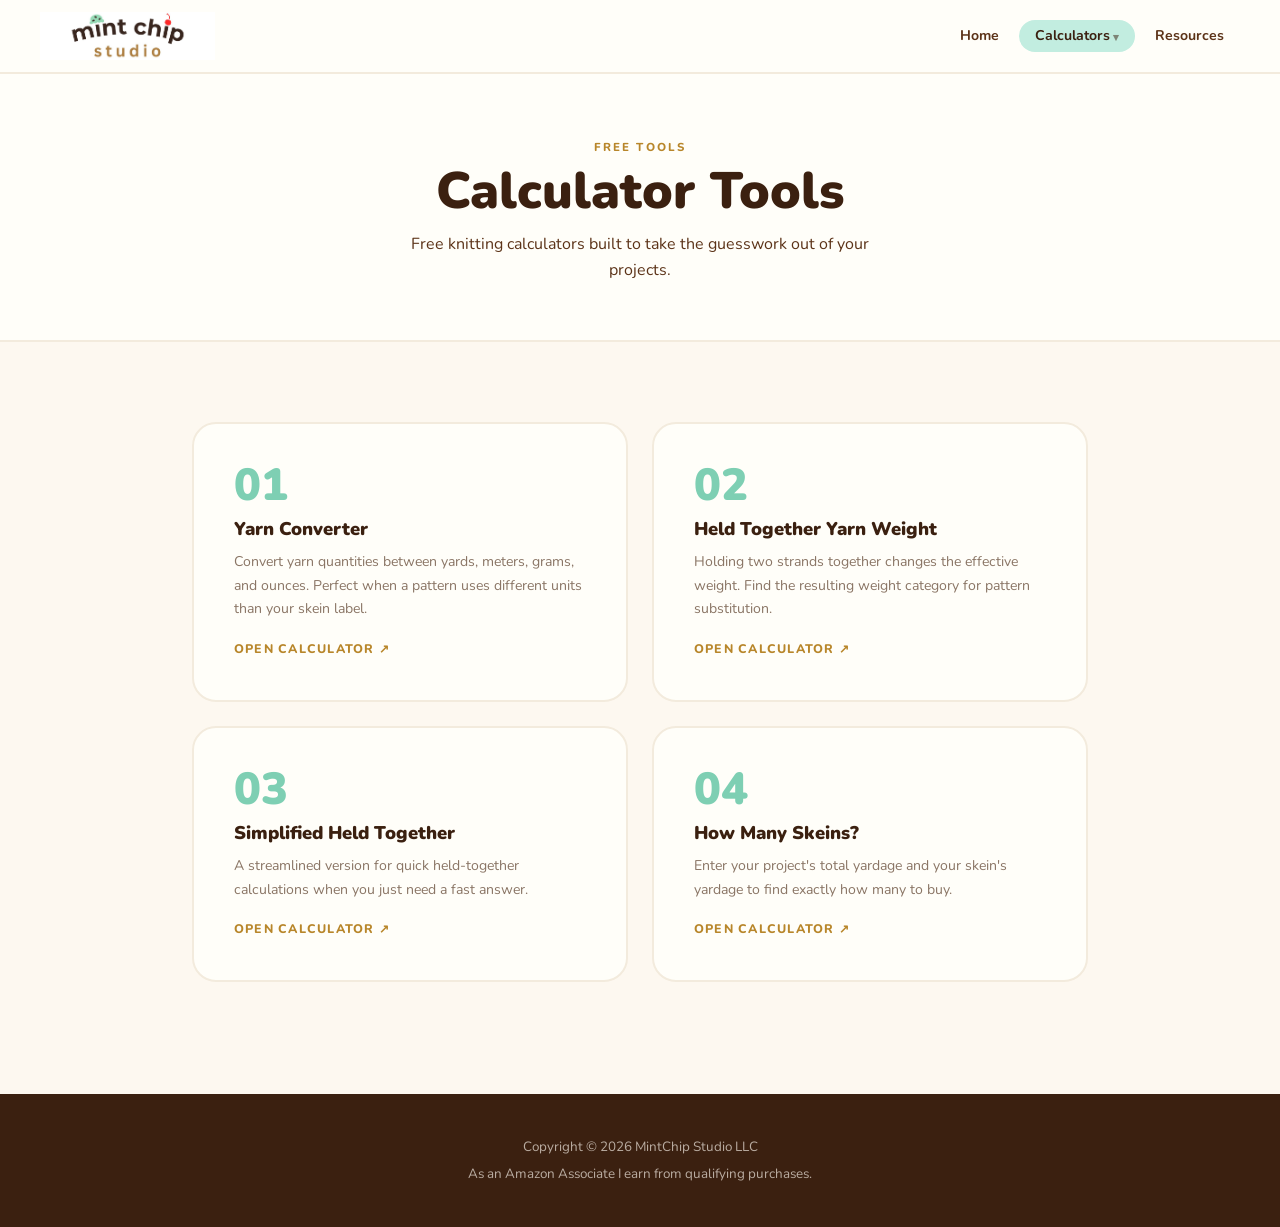
==== calculators/index.html @ a39a089c "Flatten site to repo root; add README, .gitignore, _headers for Cloudflare Pages" ====
<!DOCTYPE html>
<html lang="en">
<head>
  <meta charset="UTF-8" />
  <meta name="viewport" content="width=device-width, initial-scale=1.0" />
  <title>Calculators — Mint Chip Studio</title>
  <link rel="stylesheet" href="/style.css" />
  <style>
    .calcs-grid {
      max-width: 960px;
      margin: 0 auto;
      padding: 5rem 2rem 7rem;
      display: grid;
      grid-template-columns: repeat(2, 1fr);
      gap: 1.5rem;
    }
    .calc-card {
      background: var(--warm-white);
      border: 2px solid var(--cream-dark);
      border-radius: 24px;
      padding: 2.5rem;
      text-decoration: none;
      color: var(--brown);
      transition: transform 0.2s, box-shadow 0.2s, border-color 0.2s;
      display: flex;
      flex-direction: column;
      gap: 0.6rem;
      box-shadow: 4px 4px 0 transparent;
    }
    .calc-card:hover {
      transform: translate(-3px, -4px);
      border-color: var(--mint);
      box-shadow: 6px 6px 0 var(--mint-light);
    }
    .calc-num {
      font-size: 2.8rem;
      font-weight: 900;
      color: var(--mint);
      line-height: 1;
    }
    .calc-card h2 { font-size: 1.15rem; font-weight: 900; line-height: 1.2; }
    .calc-card p { font-size: 0.88rem; color: var(--gray); line-height: 1.7; flex: 1; }
    .calc-go {
      font-size: 0.78rem;
      font-weight: 800;
      letter-spacing: 0.1em;
      text-transform: uppercase;
      color: var(--gold);
      margin-top: 0.5rem;
    }
    .calc-go::after { content: ' ↗'; }
    @media (max-width: 620px) { .calcs-grid { grid-template-columns: 1fr; padding: 3rem 1.5rem 5rem; } }
  </style>
</head>
<body>

<nav>
  <div class="nav-inner">
    <a href="/" class="nav-logo"><img src="/logo-wide.png" alt="Mint Chip Studio" /></a>
    <button class="nav-toggle" aria-label="Toggle menu" onclick="document.querySelector('.nav-links').classList.toggle('open')">
      <span></span><span></span><span></span>
    </button>
    <ul class="nav-links">
      <li><a href="/">Home</a></li>
      <li class="nav-dropdown">
        <a href="/calculators/" class="active">Calculators</a>
        <ul class="dropdown-menu">
          <li><a href="/calculators/yarn-converter.html">Yarn Converter</a></li>
          <li><a href="/calculators/simplified-held-together.html">Simplified Held Together</a></li>
          <li><a href="/calculators/how-many-skeins.html">How Many Skeins Do I Need</a></li>
          <li><a href="/calculators/held-together-yarn-weight.html">Held Together Yarn Weight</a></li>
        </ul>
      </li>
      <li><a href="/resources.html">Resources</a></li>
    </ul>
  </div>
</nav>

<main>
  <div style="background:var(--warm-white);border-bottom:2px solid var(--cream-dark);padding:4rem 2rem 3.5rem;text-align:center;">
    <span class="eyebrow">Free Tools</span>
    <h1 style="font-size:clamp(2rem,5vw,3.2rem);font-weight:900;line-height:1.05;margin:0.5rem 0 0.75rem;">Calculator Tools</h1>
    <p style="color:var(--brown-mid);max-width:480px;margin:0 auto;">Free knitting calculators built to take the guesswork out of your projects.</p>
  </div>

  <div class="calcs-grid">
    <a href="/calculators/yarn-converter.html" class="calc-card">
      <div class="calc-num">01</div>
      <h2>Yarn Converter</h2>
      <p>Convert yarn quantities between yards, meters, grams, and ounces. Perfect when a pattern uses different units than your skein label.</p>
      <span class="calc-go">Open Calculator</span>
    </a>
    <a href="/calculators/held-together-yarn-weight.html" class="calc-card">
      <div class="calc-num">02</div>
      <h2>Held Together Yarn Weight</h2>
      <p>Holding two strands together changes the effective weight. Find the resulting weight category for pattern substitution.</p>
      <span class="calc-go">Open Calculator</span>
    </a>
    <a href="/calculators/simplified-held-together.html" class="calc-card">
      <div class="calc-num">03</div>
      <h2>Simplified Held Together</h2>
      <p>A streamlined version for quick held-together calculations when you just need a fast answer.</p>
      <span class="calc-go">Open Calculator</span>
    </a>
    <a href="/calculators/how-many-skeins.html" class="calc-card">
      <div class="calc-num">04</div>
      <h2>How Many Skeins?</h2>
      <p>Enter your project's total yardage and your skein's yardage to find exactly how many to buy.</p>
      <span class="calc-go">Open Calculator</span>
    </a>
  </div>
</main>

<footer>
  <p>Copyright &copy; 2026 MintChip Studio LLC</p>
  <p>As an Amazon Associate I earn from qualifying purchases.</p>
</footer>

</body>
</html>
---- style.css ----
@import url('https://fonts.googleapis.com/css2?family=Nunito:ital,wght@0,400;0,600;0,700;0,800;0,900;1,700&family=Lora:ital,wght@0,400;1,400;1,600&display=swap');

/* ── BRAND TOKENS from logo ── */
:root {
  --brown:       #3b2010;
  --brown-mid:   #5c3318;
  --gold:        #b8862a;
  --gold-light:  #e8c97a;
  --mint:        #7ecfb3;
  --mint-dark:   #4aad8e;
  --mint-light:  #c2ede0;
  --cherry:      #e03030;
  --cream:       #fdf8f0;
  --cream-dark:  #f3ebdd;
  --warm-white:  #fffef9;
  --gray:        #8a7565;
}

*, *::before, *::after { box-sizing: border-box; margin: 0; padding: 0; }
html { scroll-behavior: smooth; }

body {
  font-family: 'Nunito', sans-serif;
  background: var(--cream);
  color: var(--brown);
  line-height: 1.65;
  min-height: 100vh;
  display: flex;
  flex-direction: column;
}

/* ── NAV ── */
nav {
  background: var(--warm-white);
  border-bottom: 2px solid var(--cream-dark);
  position: sticky;
  top: 0;
  z-index: 100;
  padding: 0 2rem;
}

.nav-inner {
  max-width: 1200px;
  margin: 0 auto;
  display: flex;
  align-items: center;
  justify-content: space-between;
  height: 72px;
  gap: 2rem;
}

.nav-logo { text-decoration: none; display: flex; align-items: center; }
.nav-logo img { height: 48px; width: auto; display: block; }

.nav-links {
  display: flex;
  align-items: center;
  gap: 0.25rem;
  list-style: none;
}

.nav-links a {
  text-decoration: none;
  color: var(--brown-mid);
  font-size: 0.88rem;
  font-weight: 700;
  padding: 0.4rem 1rem;
  border-radius: 100px;
  transition: color 0.2s, background 0.2s;
}

.nav-links a:hover, .nav-links a.active {
  color: var(--brown);
  background: var(--mint-light);
}

.nav-dropdown { position: relative; }
.nav-dropdown > a::after { content: ' ▾'; font-size: 0.7rem; opacity: 0.5; }

.dropdown-menu {
  display: none;
  position: absolute;
  top: calc(100% + 8px);
  left: 0;
  background: var(--warm-white);
  border: 2px solid var(--cream-dark);
  border-radius: 14px;
  padding: 0.5rem;
  min-width: 240px;
  box-shadow: 0 8px 28px rgba(59,32,16,0.1);
  list-style: none;
}
.nav-dropdown:hover .dropdown-menu { display: block; }
.dropdown-menu a {
  display: block;
  padding: 0.5rem 0.9rem;
  font-size: 0.85rem;
  font-weight: 600;
  color: var(--brown-mid);
  text-decoration: none;
  border-radius: 8px;
  transition: background 0.15s, color 0.15s;
}
.dropdown-menu a:hover { background: var(--mint-light); color: var(--brown); }

.nav-toggle {
  display: none;
  background: none;
  border: none;
  cursor: pointer;
  flex-direction: column;
  gap: 5px;
  padding: 4px;
}
.nav-toggle span { display: block; width: 22px; height: 2.5px; background: var(--brown); border-radius: 2px; }

/* ── BUTTONS ── */
.btn {
  display: inline-block;
  padding: 0.7rem 1.75rem;
  border-radius: 100px;
  font-family: 'Nunito', sans-serif;
  font-size: 0.88rem;
  font-weight: 800;
  letter-spacing: 0.02em;
  text-decoration: none;
  border: 2.5px solid var(--brown);
  color: var(--brown);
  background: transparent;
  transition: all 0.2s;
  cursor: pointer;
}
.btn:hover { background: var(--brown); color: var(--cream); }

.btn-mint { background: var(--mint); border-color: var(--mint); color: var(--brown); }
.btn-mint:hover { background: var(--mint-dark); border-color: var(--mint-dark); color: white; }

.btn-gold { background: var(--gold); border-color: var(--gold); color: white; }
.btn-gold:hover { background: var(--brown); border-color: var(--brown); }

/* ── FOOTER ── */
footer {
  background: var(--brown);
  color: rgba(253,248,240,0.65);
  text-align: center;
  padding: 2.5rem 2rem;
  font-size: 0.84rem;
  line-height: 2;
  margin-top: auto;
}
footer a { color: var(--mint-light); text-decoration: none; }
footer a:hover { text-decoration: underline; }

/* ── UTILITIES ── */
.eyebrow {
  font-size: 0.72rem;
  font-weight: 800;
  letter-spacing: 0.18em;
  text-transform: uppercase;
  color: var(--gold);
  display: block;
  margin-bottom: 0.5rem;
}

/* ── RESPONSIVE ── */
@media (max-width: 700px) {
  .nav-links { display: none; }
  .nav-links.open {
    display: flex;
    flex-direction: column;
    align-items: flex-start;
    position: absolute;
    top: 72px; left: 0; right: 0;
    background: var(--warm-white);
    border-bottom: 2px solid var(--cream-dark);
    padding: 1rem;
    gap: 0.25rem;
    z-index: 99;
  }
  .nav-toggle { display: flex; }
  .dropdown-menu { position: static; box-shadow: none; border: none; background: transparent; padding-left: 0.75rem; }
  .nav-dropdown:hover .dropdown-menu { display: none; }
  .nav-dropdown.open .dropdown-menu { display: block; }
}
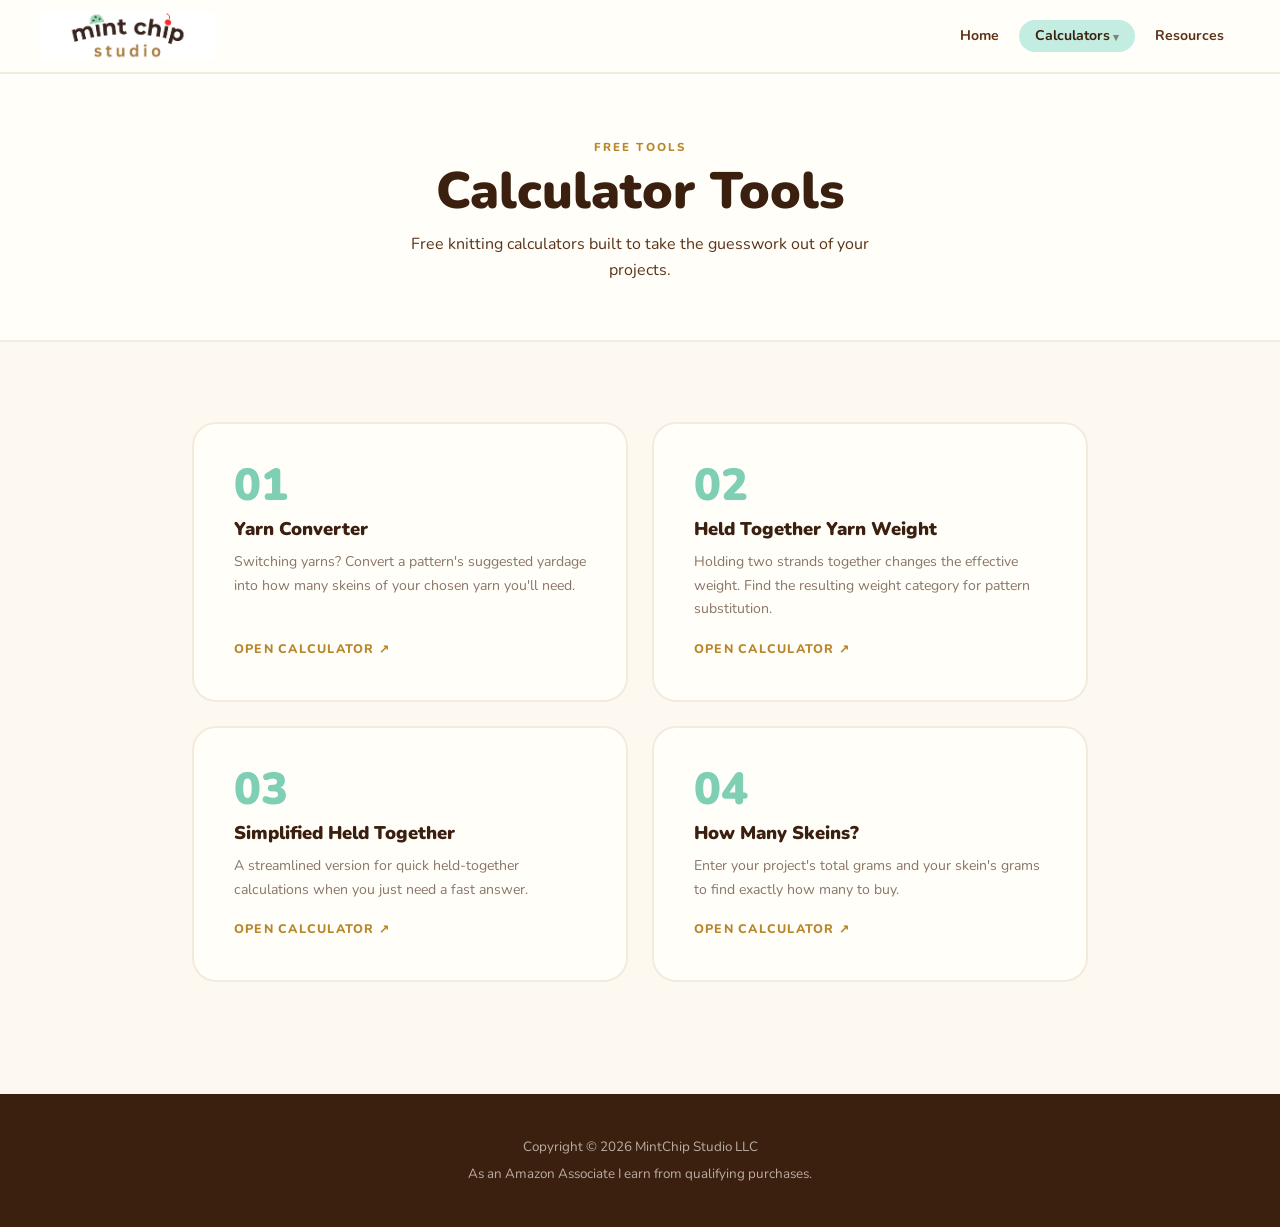
==== commit 754c8491: "Replace fabricated calculator logic with the real embeds from mintchipstudio.com" ====
--- a/calculators/index.html
+++ b/calculators/index.html
@@ -87,7 +87,7 @@
     <a href="/calculators/yarn-converter.html" class="calc-card">
       <div class="calc-num">01</div>
       <h2>Yarn Converter</h2>
-      <p>Convert yarn quantities between yards, meters, grams, and ounces. Perfect when a pattern uses different units than your skein label.</p>
+      <p>Switching yarns? Convert a pattern's suggested yardage into how many skeins of your chosen yarn you'll need.</p>
       <span class="calc-go">Open Calculator</span>
     </a>
     <a href="/calculators/held-together-yarn-weight.html" class="calc-card">
@@ -105,7 +105,7 @@
     <a href="/calculators/how-many-skeins.html" class="calc-card">
       <div class="calc-num">04</div>
       <h2>How Many Skeins?</h2>
-      <p>Enter your project's total yardage and your skein's yardage to find exactly how many to buy.</p>
+      <p>Enter your project's total grams and your skein's grams to find exactly how many to buy.</p>
       <span class="calc-go">Open Calculator</span>
     </a>
   </div>
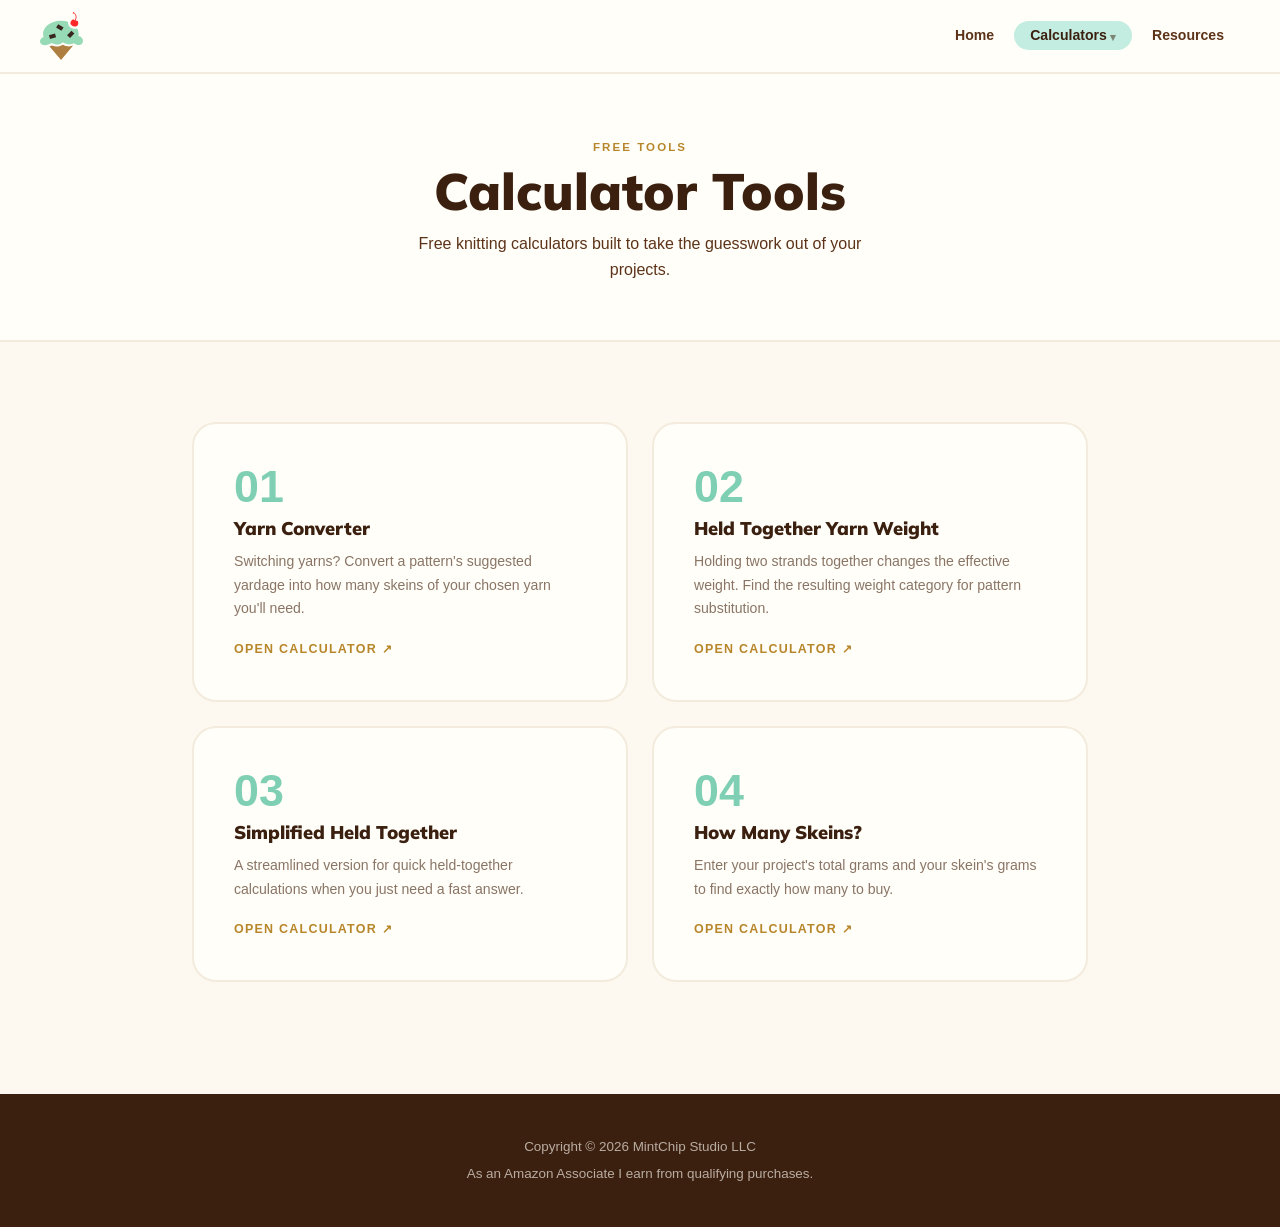
==== commit 7a860cbc: "Add favicon and swap nav corner logo to the icon mark" ====
--- a/calculators/index.html
+++ b/calculators/index.html
@@ -3,6 +3,8 @@
 <head>
   <meta charset="UTF-8" />
   <meta name="viewport" content="width=device-width, initial-scale=1.0" />
+  <link rel="icon" type="image/png" href="/icons/favicon-32.png" />
+  <link rel="apple-touch-icon" href="/icons/apple-touch-icon.png" />
   <title>Calculators — Mint Chip Studio</title>
   <link rel="stylesheet" href="/style.css" />
   <style>
@@ -56,7 +58,7 @@
 
 <nav>
   <div class="nav-inner">
-    <a href="/" class="nav-logo"><img src="/logo-wide.png" alt="Mint Chip Studio" /></a>
+    <a href="/" class="nav-logo"><img src="/icons/logo_color.svg" alt="Mint Chip Studio" /></a>
     <button class="nav-toggle" aria-label="Toggle menu" onclick="document.querySelector('.nav-links').classList.toggle('open')">
       <span></span><span></span><span></span>
     </button>
@@ -116,5 +118,6 @@
   <p>As an Amazon Associate I earn from qualifying purchases.</p>
 </footer>
 
+<script src="/nav.js"></script>
 </body>
 </html>
--- a/style.css
+++ b/style.css
@@ -1,4 +1,4 @@
-@import url('https://fonts.googleapis.com/css2?family=Nunito:ital,wght@0,400;0,600;0,700;0,800;0,900;1,700&family=Lora:ital,wght@0,400;1,400;1,600&display=swap');
+@import url('https://fonts.googleapis.com/css2?family=Mulish:ital,wght@0,400;0,600;0,700;0,800;0,900;1,700&display=swap');
 
 /* ── BRAND TOKENS from logo ── */
 :root {
@@ -20,13 +20,17 @@
 html { scroll-behavior: smooth; }
 
 body {
-  font-family: 'Nunito', sans-serif;
+  font-family: Verdana, Geneva, sans-serif;
   background: var(--cream);
   color: var(--brown);
   line-height: 1.65;
   min-height: 100vh;
   display: flex;
   flex-direction: column;
+}
+
+h1, h2 {
+  font-family: 'Mulish', sans-serif;
 }
 
 /* ── NAV ── */
@@ -90,7 +94,18 @@
   box-shadow: 0 8px 28px rgba(59,32,16,0.1);
   list-style: none;
 }
-.nav-dropdown:hover .dropdown-menu { display: block; }
+/* Invisible bridge over the gap above, so moving the mouse from the
+   trigger link down into the menu doesn't break :hover mid-transit. */
+.dropdown-menu::before {
+  content: "";
+  position: absolute;
+  top: -8px;
+  left: 0;
+  right: 0;
+  height: 8px;
+}
+.nav-dropdown:hover .dropdown-menu,
+.nav-dropdown.open .dropdown-menu { display: block; }
 .dropdown-menu a {
   display: block;
   padding: 0.5rem 0.9rem;
@@ -119,7 +134,7 @@
   display: inline-block;
   padding: 0.7rem 1.75rem;
   border-radius: 100px;
-  font-family: 'Nunito', sans-serif;
+  font-family: Verdana, Geneva, sans-serif;
   font-size: 0.88rem;
   font-weight: 800;
   letter-spacing: 0.02em;
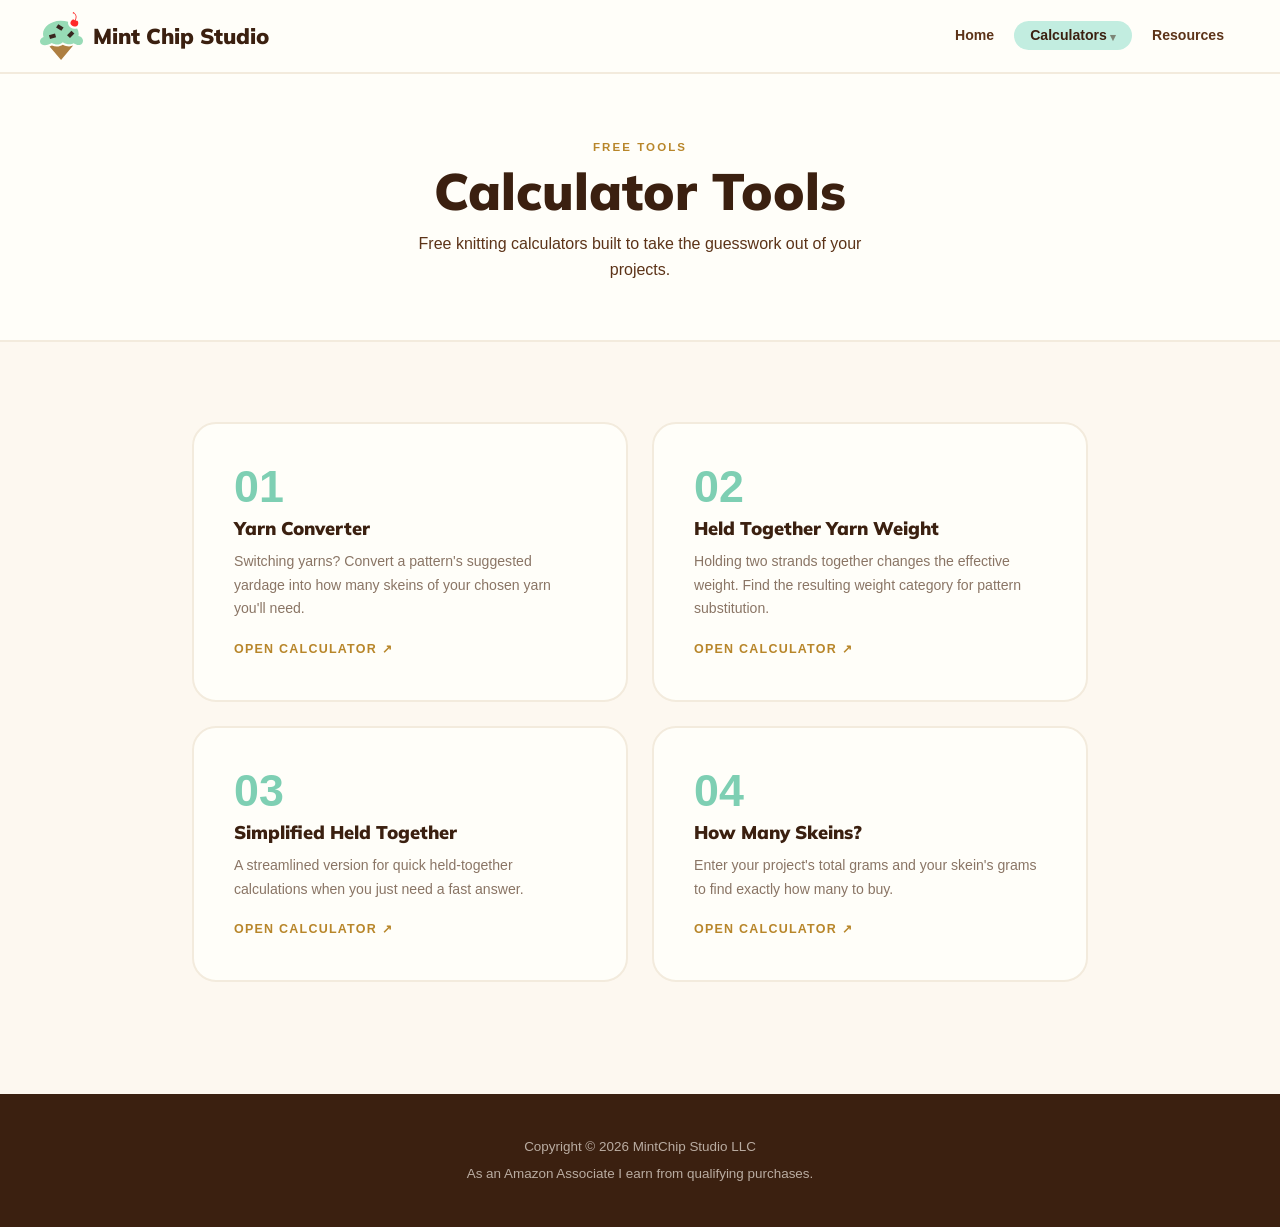
==== commit 1f8d10f6: "Add wordmark text next to nav corner icon" ====
--- a/calculators/index.html
+++ b/calculators/index.html
@@ -58,7 +58,7 @@
 
 <nav>
   <div class="nav-inner">
-    <a href="/" class="nav-logo"><img src="/icons/logo_color.svg" alt="Mint Chip Studio" /></a>
+    <a href="/" class="nav-logo"><img src="/icons/logo_color.svg" alt="Mint Chip Studio" /><span class="nav-logo-text">Mint Chip Studio</span></a>
     <button class="nav-toggle" aria-label="Toggle menu" onclick="document.querySelector('.nav-links').classList.toggle('open')">
       <span></span><span></span><span></span>
     </button>
--- a/style.css
+++ b/style.css
@@ -53,8 +53,15 @@
   gap: 2rem;
 }
 
-.nav-logo { text-decoration: none; display: flex; align-items: center; }
+.nav-logo { text-decoration: none; display: flex; align-items: center; gap: 0.6rem; }
 .nav-logo img { height: 48px; width: auto; display: block; }
+.nav-logo-text {
+  font-family: 'Mulish', sans-serif;
+  font-weight: 900;
+  font-size: 1.35rem;
+  color: var(--brown);
+  white-space: nowrap;
+}
 
 .nav-links {
   display: flex;
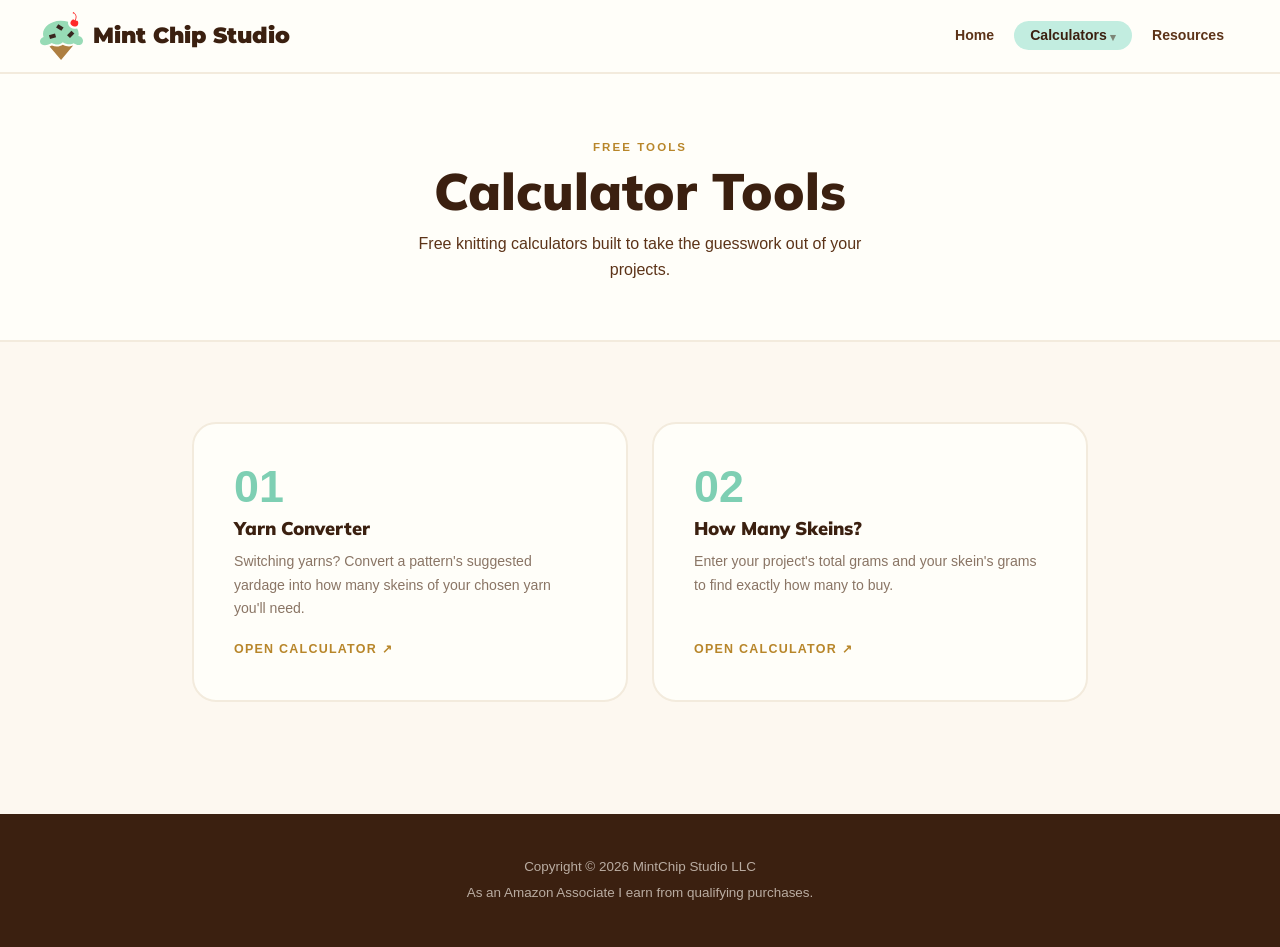
==== commit d8164b49: "Remove Held Together calculators from live site (archived on archive/held-together-calculators branc" ====
--- a/calculators/index.html
+++ b/calculators/index.html
@@ -68,9 +68,7 @@
         <a href="/calculators/" class="active">Calculators</a>
         <ul class="dropdown-menu">
           <li><a href="/calculators/yarn-converter.html">Yarn Converter</a></li>
-          <li><a href="/calculators/simplified-held-together.html">Simplified Held Together</a></li>
           <li><a href="/calculators/how-many-skeins.html">How Many Skeins Do I Need</a></li>
-          <li><a href="/calculators/held-together-yarn-weight.html">Held Together Yarn Weight</a></li>
         </ul>
       </li>
       <li><a href="/resources.html">Resources</a></li>
@@ -92,20 +90,8 @@
       <p>Switching yarns? Convert a pattern's suggested yardage into how many skeins of your chosen yarn you'll need.</p>
       <span class="calc-go">Open Calculator</span>
     </a>
-    <a href="/calculators/held-together-yarn-weight.html" class="calc-card">
+    <a href="/calculators/how-many-skeins.html" class="calc-card">
       <div class="calc-num">02</div>
-      <h2>Held Together Yarn Weight</h2>
-      <p>Holding two strands together changes the effective weight. Find the resulting weight category for pattern substitution.</p>
-      <span class="calc-go">Open Calculator</span>
-    </a>
-    <a href="/calculators/simplified-held-together.html" class="calc-card">
-      <div class="calc-num">03</div>
-      <h2>Simplified Held Together</h2>
-      <p>A streamlined version for quick held-together calculations when you just need a fast answer.</p>
-      <span class="calc-go">Open Calculator</span>
-    </a>
-    <a href="/calculators/how-many-skeins.html" class="calc-card">
-      <div class="calc-num">04</div>
       <h2>How Many Skeins?</h2>
       <p>Enter your project's total grams and your skein's grams to find exactly how many to buy.</p>
       <span class="calc-go">Open Calculator</span>
--- a/style.css
+++ b/style.css
@@ -1,4 +1,4 @@
-@import url('https://fonts.googleapis.com/css2?family=Mulish:ital,wght@0,400;0,600;0,700;0,800;0,900;1,700&display=swap');
+@import url('https://fonts.googleapis.com/css2?family=Mulish:ital,wght@0,400;0,600;0,700;0,800;0,900;1,700&family=Montserrat:wght@800;900&display=swap');
 
 /* ── BRAND TOKENS from logo ── */
 :root {
@@ -56,7 +56,7 @@
 .nav-logo { text-decoration: none; display: flex; align-items: center; gap: 0.6rem; }
 .nav-logo img { height: 48px; width: auto; display: block; }
 .nav-logo-text {
-  font-family: 'Mulish', sans-serif;
+  font-family: 'Montserrat', sans-serif;
   font-weight: 900;
   font-size: 1.35rem;
   color: var(--brown);
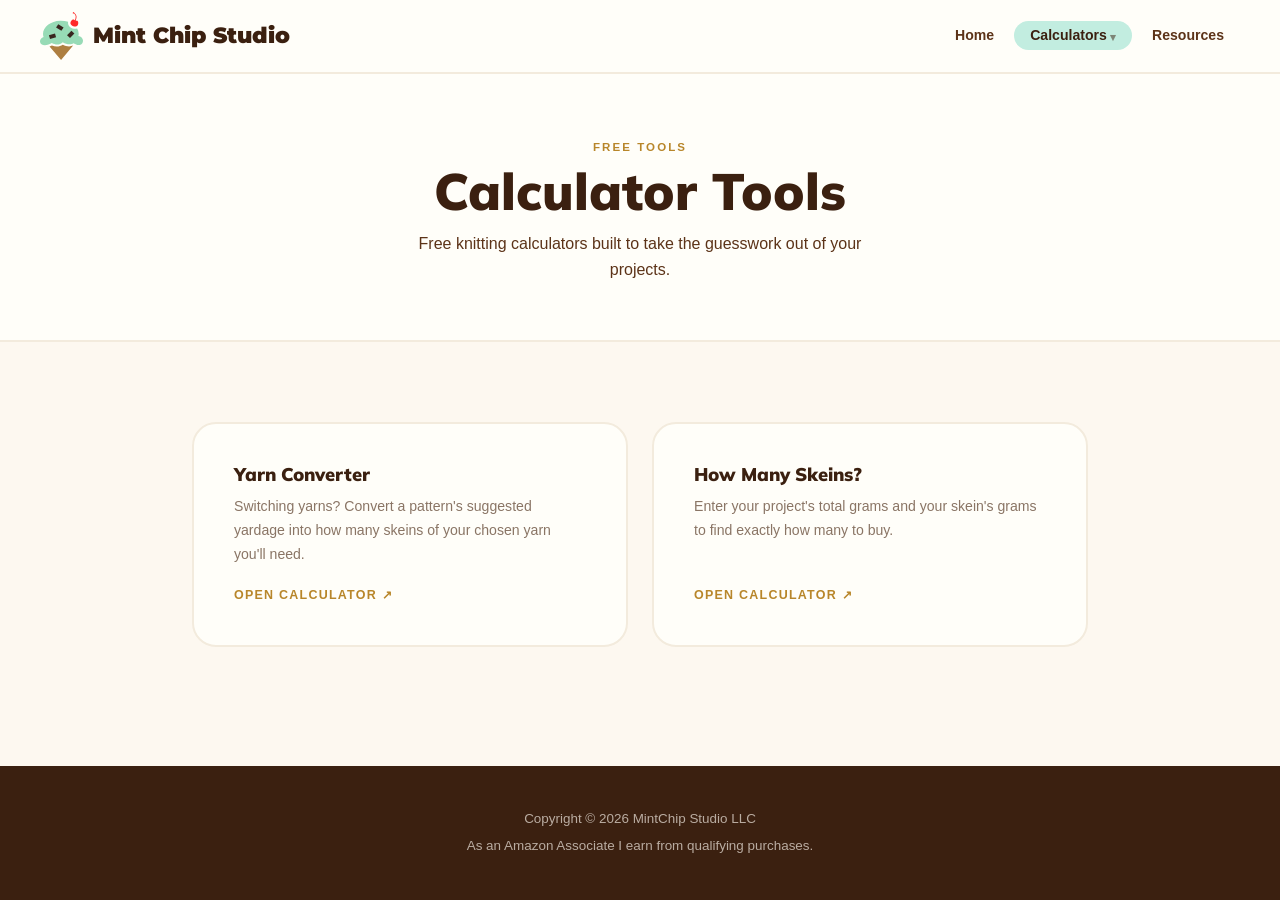
==== commit ff82dcf1: "Remove numbers from calculators index page cards Co-Authored-By: Claude Sonnet 5 <noreply@anthropic." ====
--- a/calculators/index.html
+++ b/calculators/index.html
@@ -33,12 +33,6 @@
       transform: translate(-3px, -4px);
       border-color: var(--mint);
       box-shadow: 6px 6px 0 var(--mint-light);
-    }
-    .calc-num {
-      font-size: 2.8rem;
-      font-weight: 900;
-      color: var(--mint);
-      line-height: 1;
     }
     .calc-card h2 { font-size: 1.15rem; font-weight: 900; line-height: 1.2; }
     .calc-card p { font-size: 0.88rem; color: var(--gray); line-height: 1.7; flex: 1; }
@@ -85,13 +79,11 @@
 
   <div class="calcs-grid">
     <a href="/calculators/yarn-converter.html" class="calc-card">
-      <div class="calc-num">01</div>
       <h2>Yarn Converter</h2>
       <p>Switching yarns? Convert a pattern's suggested yardage into how many skeins of your chosen yarn you'll need.</p>
       <span class="calc-go">Open Calculator</span>
     </a>
     <a href="/calculators/how-many-skeins.html" class="calc-card">
-      <div class="calc-num">02</div>
       <h2>How Many Skeins?</h2>
       <p>Enter your project's total grams and your skein's grams to find exactly how many to buy.</p>
       <span class="calc-go">Open Calculator</span>
